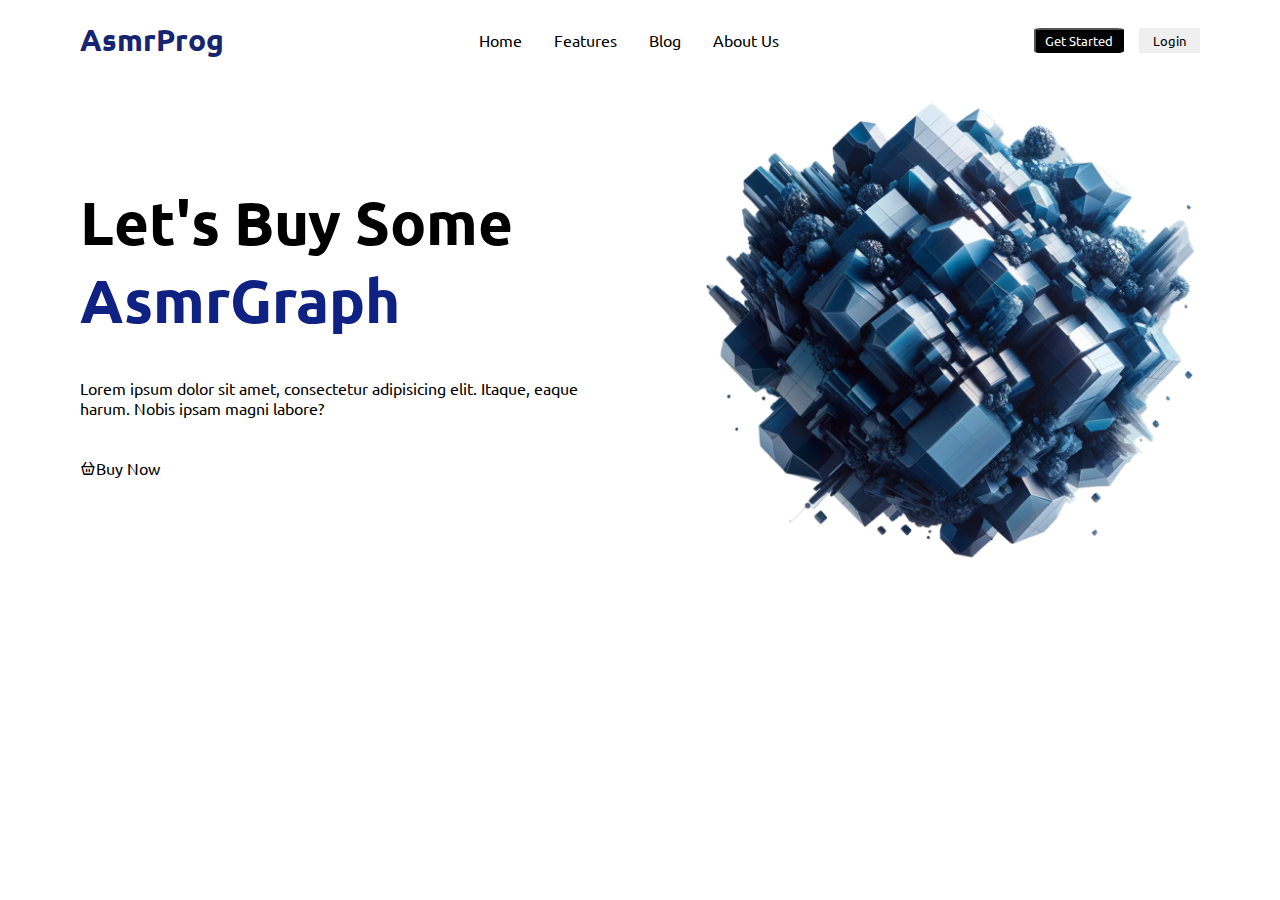
==== pratice-2/index.html @ 86e7a5a9 "26/3/2025" ====
<!DOCTYPE html>
<html lang="en">

<head>
    <meta charset="UTF-8">
    <meta name="viewport" content="width=device-width, initial-scale=1.0">
    <title>Responsive NFT Website</title>
    <link href='https://unpkg.com/boxicons@2.1.4/css/boxicons.min.css' rel='stylesheet'>
    <link rel="stylesheet" href="style.css">
</head>

<body>
    <nav>
        <a href="#" class="name_page">AsmrProg</a>
        <div class="navigate">
            <a href="#">Home</a>
            <a href="#">Features</a>
            <a href="#">Blog</a>
            <a href="#">About Us</a>
        </div>
        <div class="login-button">
            <a href="#" class="Get-Started"><button>Get Started</button></a>
            <a href="#" class="Login"><button>Login</button></a>
        </div>
    </nav>

    <header>
        <div class="content">
            <h1>Let's Buy Some <span>AsmrGraph</span></h1>
            <p>
                Lorem ipsum dolor sit amet, consectetur adipisicing elit. Itaque, eaque harum. Nobis ipsam magni labore?
            </p>
            <a href="#">
                <i class='bx bx-basket'></i>
                <span>Buy Now</span>
            </a>
        </div>
        <div class="imagine">
            <img src="img/header.png">
        </div>
    </header>


</body>

</html>
---- pratice-2/style.css ----
@import url('https://fonts.googleapis.com/css2?family=Ubuntu:wght@300;400;500;700&display=swap');

*{
    margin: 0;
    padding: 0;
    box-sizing: border-box;
    font-family: 'Ubuntu', sans-serif;
}

a {
    text-decoration: none;
    color: black;
}

img{
    object-fit: cover;
}

nav {
    padding: 0px 80px;
    display: flex;
    justify-content: space-between;
    align-items: center;
    height: 80px;
}

nav .name_page{
    display: flex;
    text-align: center;
    color: #17246F;
    font-size: 30px;
    font-weight: bold;
}

.navigate {
    display: flex;
    gap: 12px;
    justify-content: space-between;
    text-align: center;
}

.navigate a:not(:last-child){
    margin-right: 20px;
}

.login-button{
    display: flex;
    gap: 15px;
}

.login-button .Get-Started button{
    display: grid;
    background-color: black;
    color: white;
    height: 25px;
    width: 90px;
    text-align: center;
    place-items: center;
    border-radius: 8%;
}

.login-button .Login button{
    display: flex;
    border: none;
    place-items: center;
    height: 25px;
    padding: 8px 14px;
}

header {
    padding: 0 80px;
    display: flex;
    align-items: center;
    gap: 20px;
    justify-content: space-between;
}

header .content{
    /* border: solid black; */
    width: 550px; height: auto;
    text-align: left;
}

header .content h1{
    font-size: 60px;
    text-align: left;
}

header .content h1 span{
    color: #0f2182;
}

header .content p {
    display: flex;
    margin: 40px 0px;
    text-align: left;
}

header .content a{
    display: flex;
    place-items: center;
}
header img {
    display: flex;
    width: 500px;
    height: auto;
}
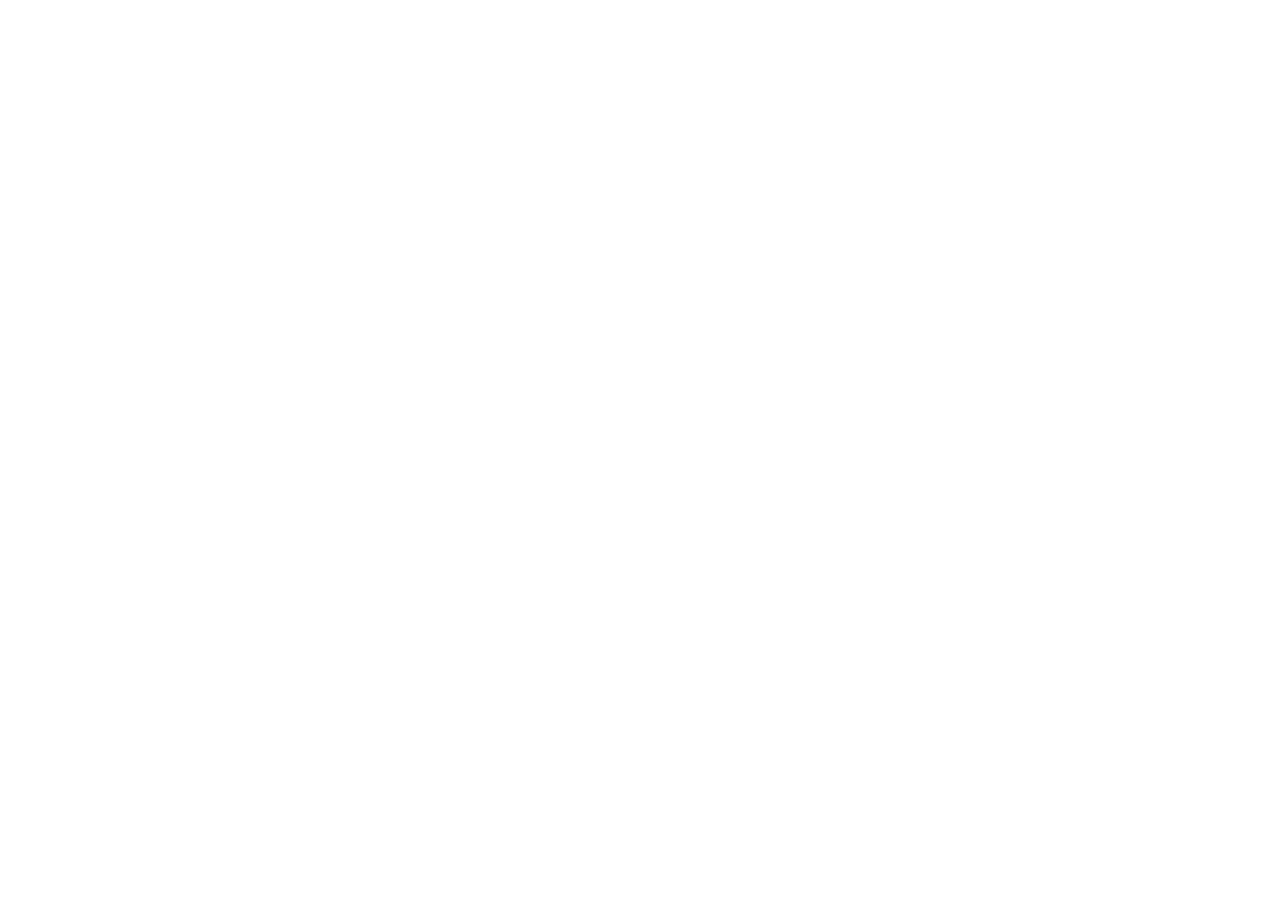
==== commit 72e04995: "27/03/2025" ====
--- a/pratice-2/index.html
+++ b/pratice-2/index.html
@@ -10,36 +10,6 @@
 </head>
 
 <body>
-    <nav>
-        <a href="#" class="name_page">AsmrProg</a>
-        <div class="navigate">
-            <a href="#">Home</a>
-            <a href="#">Features</a>
-            <a href="#">Blog</a>
-            <a href="#">About Us</a>
-        </div>
-        <div class="login-button">
-            <a href="#" class="Get-Started"><button>Get Started</button></a>
-            <a href="#" class="Login"><button>Login</button></a>
-        </div>
-    </nav>
-
-    <header>
-        <div class="content">
-            <h1>Let's Buy Some <span>AsmrGraph</span></h1>
-            <p>
-                Lorem ipsum dolor sit amet, consectetur adipisicing elit. Itaque, eaque harum. Nobis ipsam magni labore?
-            </p>
-            <a href="#">
-                <i class='bx bx-basket'></i>
-                <span>Buy Now</span>
-            </a>
-        </div>
-        <div class="imagine">
-            <img src="img/header.png">
-        </div>
-    </header>
-
 
 </body>
 
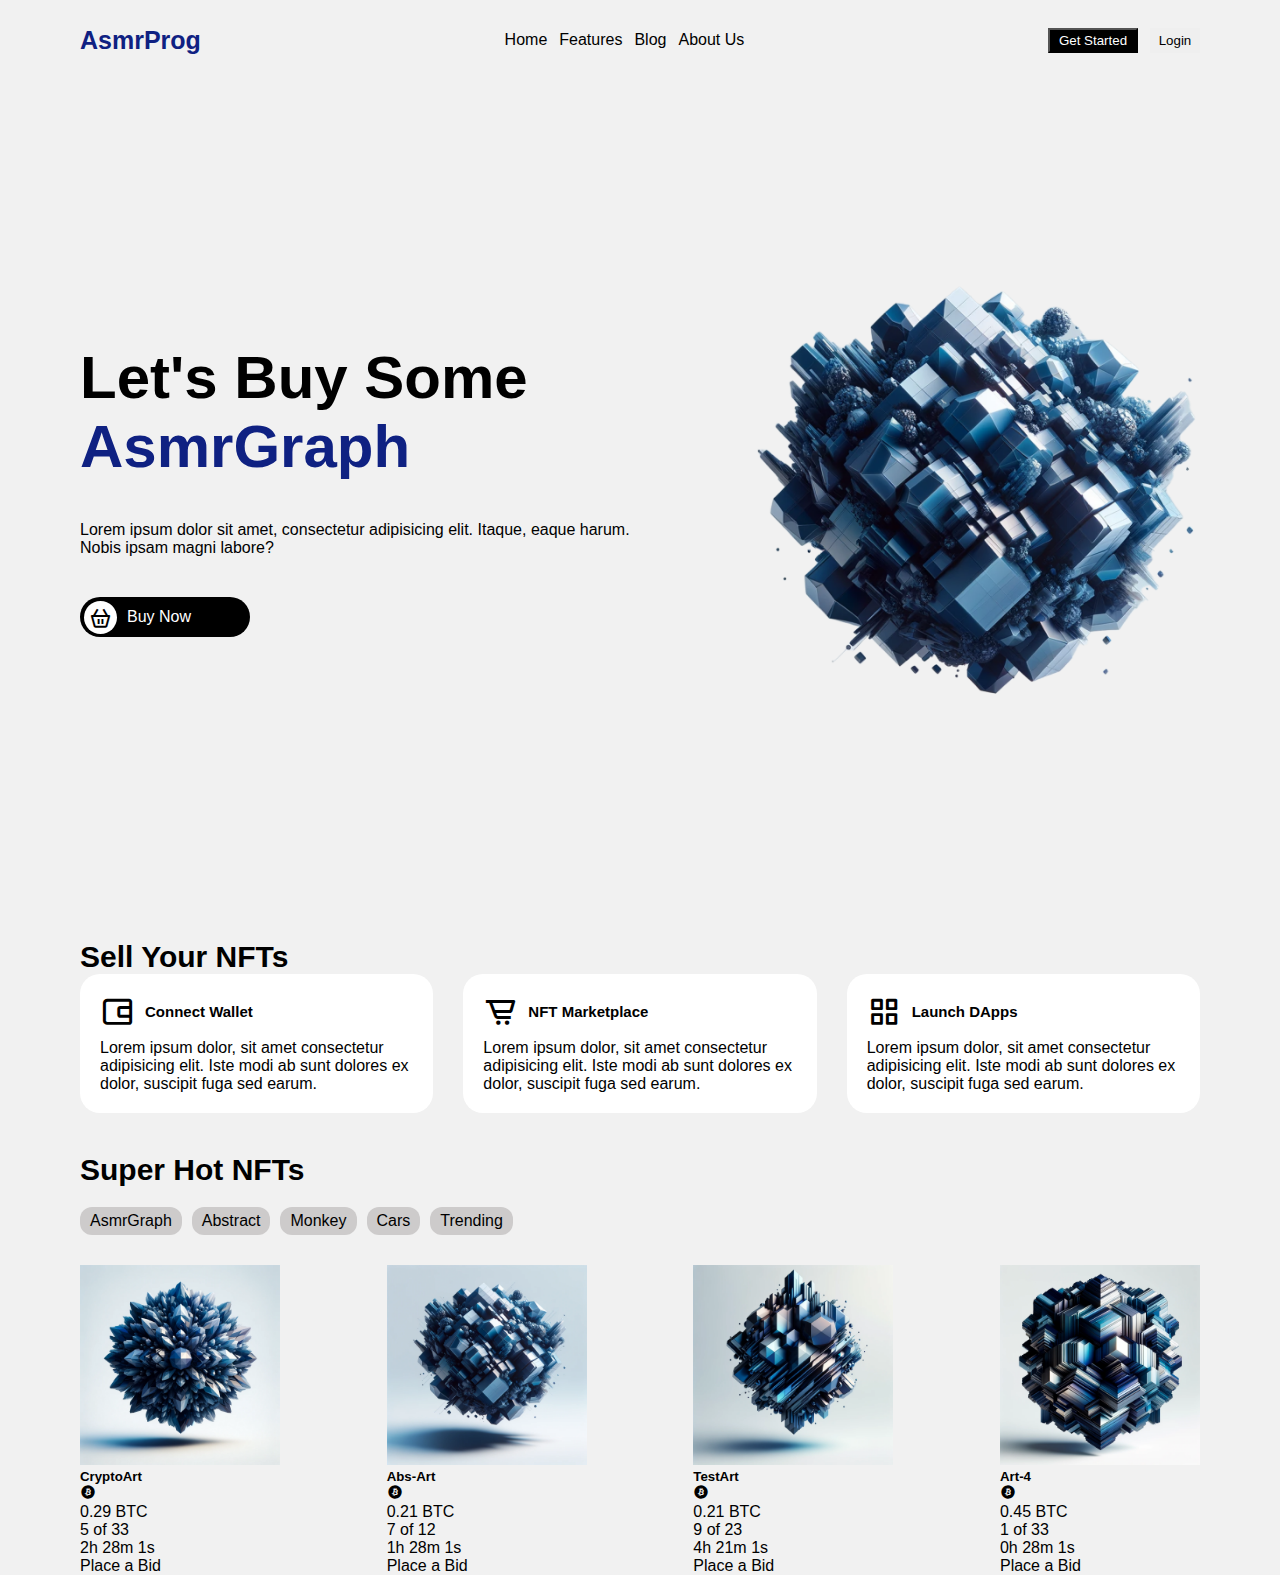
==== commit 65d9ad81: "27/03/2025" ====
--- a/pratice-2/index.html
+++ b/pratice-2/index.html
@@ -10,7 +10,145 @@
 </head>
 
 <body>
+    <nav>
+        <a href="#" class="main-page">AsmrProg</a>
+        <div>
+            <a href="#">Home</a>
+            <a href="#">Features</a>
+            <a href="#">Blog</a>
+            <a href="#">About Us</a>
+        </div>
+        <div>
+            <button class="get-started">Get Started</button>
+            <button class="login">Login</button>
+        </div>
+    </nav>
 
+    <header>
+        <div class="left">
+            <h1>Let's Buy Some <span>AsmrGraph<span></h1>
+            <p>Lorem ipsum dolor sit amet, consectetur adipisicing elit. Itaque, eaque harum. Nobis ipsam magni labore?</p>
+            <a href="#">
+                <i class='bx bx-basket'></i>
+                <span>Buy Now</span>
+            </a>
+        </div>
+        <img src="img/header.png">
+    </header>
+    <h2 class="separator">Sell Your NFTs</h2>
+    <div class="nft-list">
+        <div class="nft">
+            <div class="item">
+                <div class="header">
+                    <i class='bx bx-wallet-alt'></i>
+                    <h5>Connect Wallet</h5>
+                </div>
+                <p>Lorem ipsum dolor, sit amet consectetur adipisicing elit. Iste modi ab sunt dolores ex dolor, suscipit
+                    fuga sed earum.</p>
+            </div>
+            <div class="item">
+                <div class="header">
+                    <i class='bx bx-cart-alt'></i>
+                    <h5>NFT Marketplace</h5>
+                </div>
+                <p>Lorem ipsum dolor, sit amet consectetur adipisicing elit. Iste modi ab sunt dolores ex dolor, suscipit
+                    fuga sed earum.</p>
+            </div>
+            <div class="item">
+                <div class="header">
+                    <i class='bx bx-grid-alt'></i>
+                    <h5>Launch DApps</h5>
+                </div>
+                <p>Lorem ipsum dolor, sit amet consectetur adipisicing elit. Iste modi ab sunt dolores ex dolor, suscipit
+                    fuga sed earum.</p>
+            </div>
+        </div>
+    </div>
+
+    <h2 class="separator">
+        Super Hot NFTs
+    </h2>
+    <div class="nft-shop">
+        <div class="category">
+            <a href="#">AsmrGraph</a>
+            <a href="#">Abstract</a>
+            <a href="#">Monkey</a>
+            <a href="#">Cars</a>
+            <a href="#">Trending</a>
+        </div>
+
+        <div class="nft-list">
+            <div class="item">
+                <img src="img/item-1.png">
+                <div class="info">
+                    <div>
+                        <h5>CryptoArt</h5>
+                        <div class="btc">
+                            <i class='bx bxl-bitcoin'></i>
+                            <p>0.29 BTC</p>
+                        </div>
+                    </div>
+                    <p>5 of 33</p>
+                </div>
+                <div class="bid">
+                    <p>2h 28m 1s</p>
+                    <a href="#">Place a Bid</a>
+                </div>
+            </div>
+            <div class="item">
+                <img src="img/item-2.png">
+                <div class="info">
+                    <div>
+                        <h5>Abs-Art</h5>
+                        <div class="btc">
+                            <i class='bx bxl-bitcoin'></i>
+                            <p>0.21 BTC</p>
+                        </div>
+                    </div>
+                    <p>7 of 12</p>
+                </div>
+                <div class="bid">
+                    <p>1h 28m 1s</p>
+                    <a href="#">Place a Bid</a>
+                </div>
+            </div>
+            <div class="item">
+                <img src="img/item-3.png">
+                <div class="info">
+                    <div>
+                        <h5>TestArt</h5>
+                        <div class="btc">
+                            <i class='bx bxl-bitcoin'></i>
+                            <p>0.21 BTC</p>
+                        </div>
+                    </div>
+                    <p>9 of 23</p>
+                </div>
+                <div class="bid">
+                    <p>4h 21m 1s</p>
+                    <a href="#">Place a Bid</a>
+                </div>
+            </div>
+            <div class="item">
+                <img src="img/item-4.png">
+                <div class="info">
+                    <div>
+                        <h5>Art-4</h5>
+                        <div class="btc">
+                            <i class='bx bxl-bitcoin'></i>
+                            <p>0.45 BTC</p>
+                        </div>
+                    </div>
+                    <p>1 of 33</p>
+                </div>
+                <div class="bid">
+                    <p>0h 28m 1s</p>
+                    <a href="#">Place a Bid</a>
+                </div>
+            </div>
+        </div>
+
+    </div>
 </body>
 
 </html>--- a/pratice-2/style.css
+++ b/pratice-2/style.css
@@ -0,0 +1,183 @@
+* {
+    box-sizing: border-box;
+    margin: 0;
+    padding: 0;
+    font-family: 'Lucida Sans', 'Lucida Sans Regular', 'Lucida Grande', 'Lucida Sans Unicode', Geneva, Verdana, sans-serif;
+}
+
+a {
+    text-decoration: none;
+    color: #000;
+}
+
+img {
+    object-fit: cover;
+}
+
+body {
+    background-color: #f1f1f1;
+}
+
+nav {
+    display: flex;
+    width: 100%;
+    height: 80px;
+    place-items: center;
+    justify-content: space-between;
+    padding: 0 80px;
+}
+
+nav .main-page {
+    font-size: 25px;
+    color: #0F2182;
+    font-weight: bold;
+}
+
+nav div {
+    display: flex;
+    justify-content: space-between;
+    gap: 12px;
+
+}
+
+nav div .get-started {
+    color: white;
+    background-color: black;
+    height: 25px;
+    width: 90px;
+    place-items: center;
+}
+
+nav div .login {
+    border: none;
+    height: 25px;
+    width: 50px;
+    place-items: center;
+}
+
+header {
+    display: flex;
+    padding: 0 80px;
+    align-items: center;
+    justify-content: space-between;
+    height: calc(100vh - 80px);
+}
+
+header .left {
+    width: 53%;
+}
+
+header .left h1 {
+    font-size: 60px;
+    margin: 0;
+    text-align: left;
+}
+
+header .left span {
+    color: #0f2182;
+}
+
+header .left p {
+    margin: 40px 0;
+}
+
+header .left a {
+    display: flex;
+    background-color: black;
+    border-radius: 60px;
+    height: 40px;
+    width: 170px;
+    align-items: center;
+    justify-content: left;
+}
+
+header .left a span {
+    color: white;
+    padding: 10px;
+}
+
+header .left a i {
+    background-color: white;
+    font-size: 23px;
+    border-radius: 50%;
+    padding: 5px;
+    margin-left: 4px;
+}
+
+header img {
+    width: 40%;
+}
+
+.nft-list {
+    padding: 0 80px;
+}
+
+.separator {
+    font-size: 30px;
+    font-weight: bold;
+    margin-top: 40px;
+    padding: 0 80px;
+}
+
+.nft-list .nft {
+    display: flex;
+    justify-content: space-between;
+    gap: 30px;
+}
+
+.nft-list .nft .item {
+    height: auto;
+    width: auto;
+    padding: 20px;
+    background-color: white;
+    border-radius: 20px;
+}
+
+.nft-list .nft .item .header {
+    display: flex;
+    gap: 10px;
+    align-items: center;
+    padding-bottom: 10px;
+}
+
+.nft-list .nft .item .header i {
+    font-size: 35px;
+}
+
+.nft-list .nft .item .header h5 {
+    font-size: 15px;
+    font-weight: bold;
+}
+
+.nft-shop .category {
+    padding: 0 80px;
+    margin-top: 20px;
+    margin-bottom: 30px;
+    display: flex;
+    gap: 10px;
+}
+
+.nft-shop .category a{
+    height: auto;
+    width: auto;
+    background-color: rgb(205, 203, 203);
+    padding: 5px 10px;
+    border-radius: 12px;
+}
+
+.nft-shop .nft-list {
+    display: flex;
+    justify-content: space-between;
+    align-items: center;
+}
+
+.nft-shop .nft-list .item img{
+    background-color: white;
+    gap: 25px;
+    width: 250px;
+    place-items: center;
+}
+
+.nft-shop .nft-list .item img {
+    width: 200px;
+}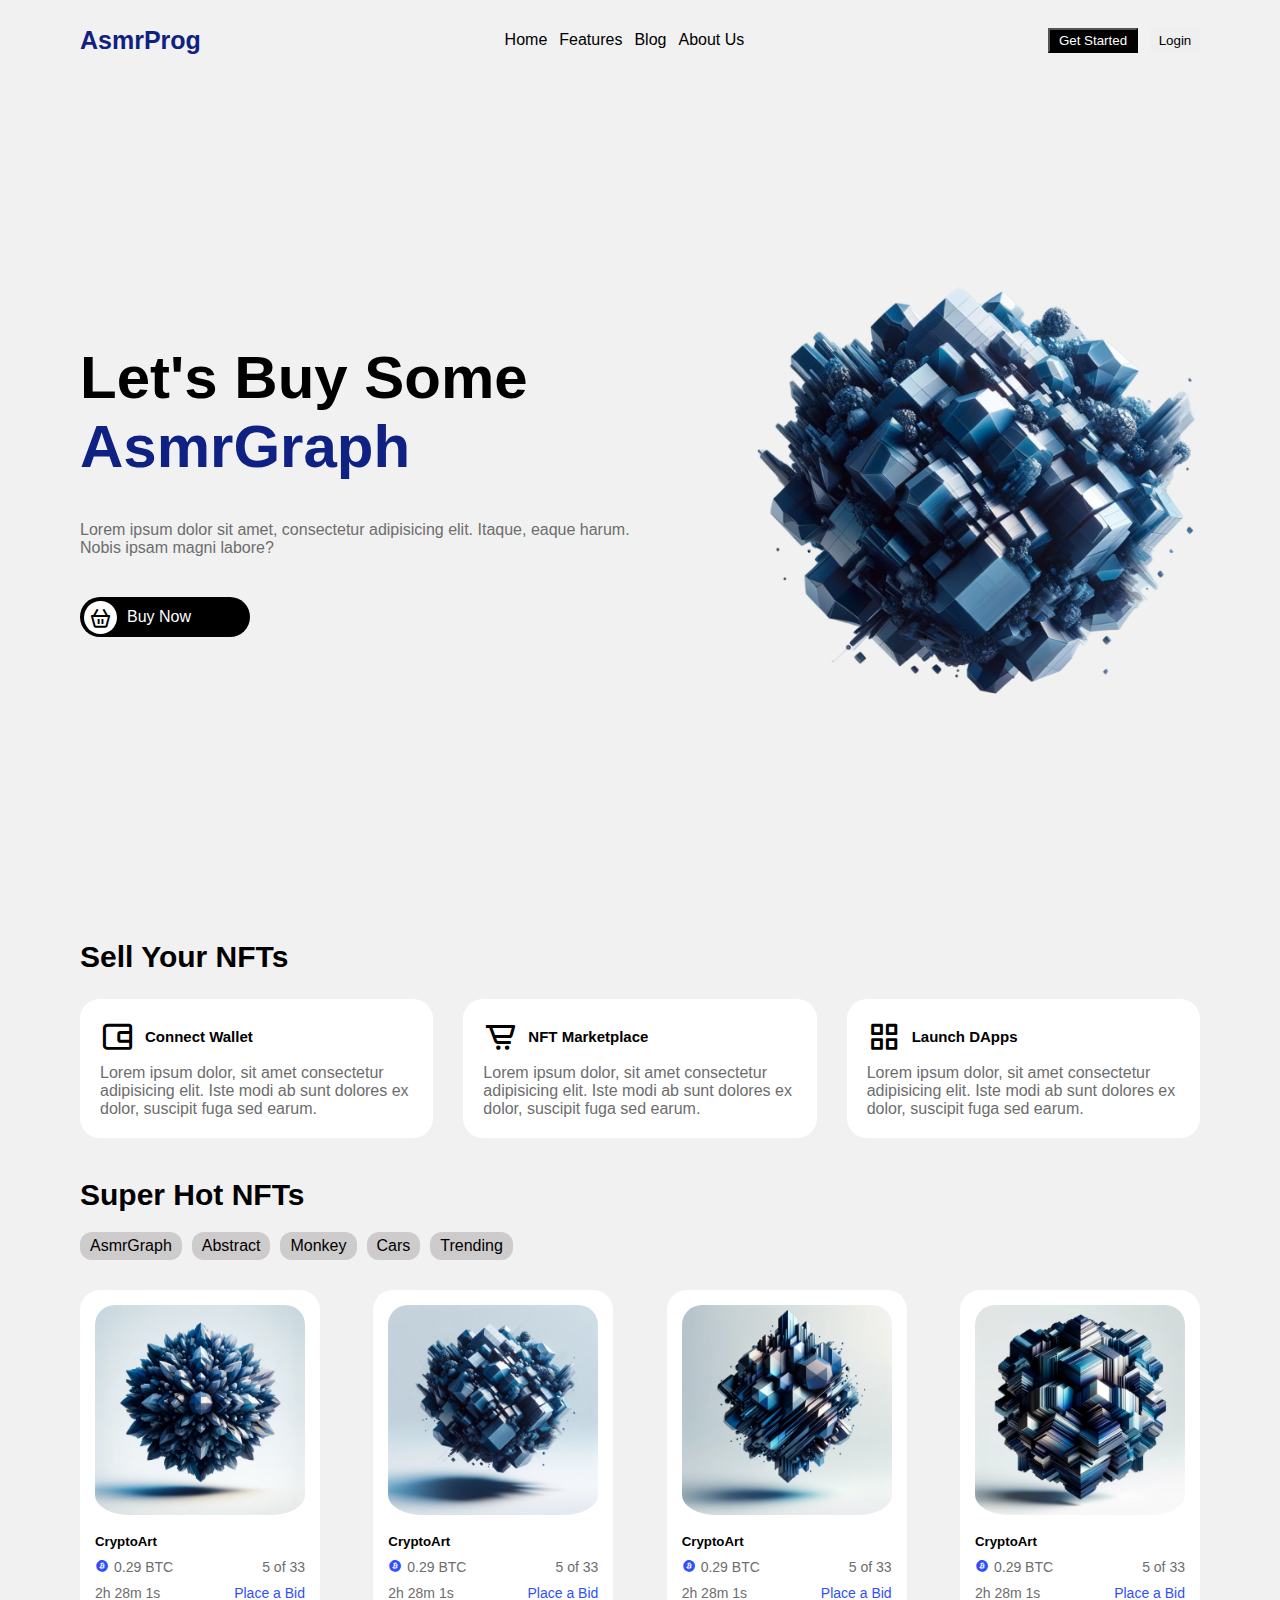
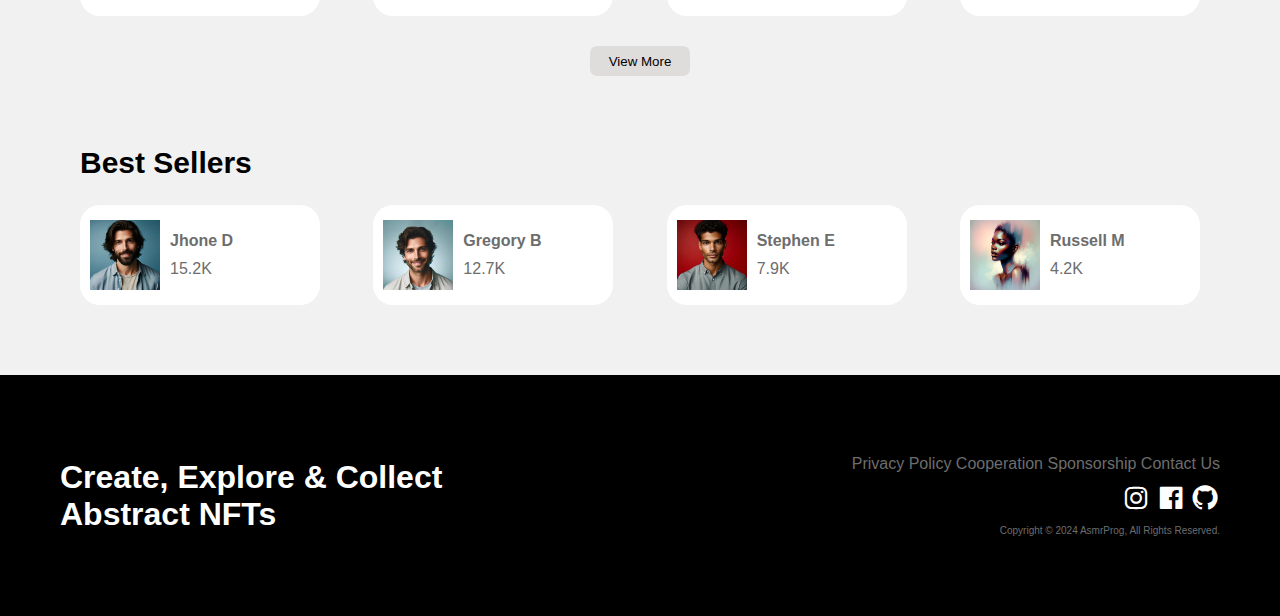
==== commit 36ee85dd: "27/03/25" ====
--- a/pratice-2/index.html
+++ b/pratice-2/index.html
@@ -27,7 +27,8 @@
     <header>
         <div class="left">
             <h1>Let's Buy Some <span>AsmrGraph<span></h1>
-            <p>Lorem ipsum dolor sit amet, consectetur adipisicing elit. Itaque, eaque harum. Nobis ipsam magni labore?</p>
+            <p>Lorem ipsum dolor sit amet, consectetur adipisicing elit. Itaque, eaque harum. Nobis ipsam magni labore?
+            </p>
             <a href="#">
                 <i class='bx bx-basket'></i>
                 <span>Buy Now</span>
@@ -43,7 +44,8 @@
                     <i class='bx bx-wallet-alt'></i>
                     <h5>Connect Wallet</h5>
                 </div>
-                <p>Lorem ipsum dolor, sit amet consectetur adipisicing elit. Iste modi ab sunt dolores ex dolor, suscipit
+                <p>Lorem ipsum dolor, sit amet consectetur adipisicing elit. Iste modi ab sunt dolores ex dolor,
+                    suscipit
                     fuga sed earum.</p>
             </div>
             <div class="item">
@@ -51,7 +53,8 @@
                     <i class='bx bx-cart-alt'></i>
                     <h5>NFT Marketplace</h5>
                 </div>
-                <p>Lorem ipsum dolor, sit amet consectetur adipisicing elit. Iste modi ab sunt dolores ex dolor, suscipit
+                <p>Lorem ipsum dolor, sit amet consectetur adipisicing elit. Iste modi ab sunt dolores ex dolor,
+                    suscipit
                     fuga sed earum.</p>
             </div>
             <div class="item">
@@ -59,7 +62,8 @@
                     <i class='bx bx-grid-alt'></i>
                     <h5>Launch DApps</h5>
                 </div>
-                <p>Lorem ipsum dolor, sit amet consectetur adipisicing elit. Iste modi ab sunt dolores ex dolor, suscipit
+                <p>Lorem ipsum dolor, sit amet consectetur adipisicing elit. Iste modi ab sunt dolores ex dolor,
+                    suscipit
                     fuga sed earum.</p>
             </div>
         </div>
@@ -80,13 +84,11 @@
         <div class="nft-list">
             <div class="item">
                 <img src="img/item-1.png">
-                <div class="info">
-                    <div>
-                        <h5>CryptoArt</h5>
-                        <div class="btc">
-                            <i class='bx bxl-bitcoin'></i>
-                            <p>0.29 BTC</p>
-                        </div>
+                <h5>CryptoArt</h5>
+                <div class="info">
+                    <div class="btc">
+                        <i class='bx bxl-bitcoin'></i>
+                        <p>0.29 BTC</p>
                     </div>
                     <p>5 of 33</p>
                 </div>
@@ -97,58 +99,105 @@
             </div>
             <div class="item">
                 <img src="img/item-2.png">
-                <div class="info">
-                    <div>
-                        <h5>Abs-Art</h5>
-                        <div class="btc">
-                            <i class='bx bxl-bitcoin'></i>
-                            <p>0.21 BTC</p>
-                        </div>
-                    </div>
-                    <p>7 of 12</p>
-                </div>
-                <div class="bid">
-                    <p>1h 28m 1s</p>
+                <h5>CryptoArt</h5>
+                <div class="info">
+                    <div class="btc">
+                        <i class='bx bxl-bitcoin'></i>
+                        <p>0.29 BTC</p>
+                    </div>
+                    <p>5 of 33</p>
+                </div>
+                <div class="bid">
+                    <p>2h 28m 1s</p>
                     <a href="#">Place a Bid</a>
                 </div>
             </div>
             <div class="item">
                 <img src="img/item-3.png">
-                <div class="info">
-                    <div>
-                        <h5>TestArt</h5>
-                        <div class="btc">
-                            <i class='bx bxl-bitcoin'></i>
-                            <p>0.21 BTC</p>
-                        </div>
-                    </div>
-                    <p>9 of 23</p>
-                </div>
-                <div class="bid">
-                    <p>4h 21m 1s</p>
+                <h5>CryptoArt</h5>
+                <div class="info">
+                    <div class="btc">
+                        <i class='bx bxl-bitcoin'></i>
+                        <p>0.29 BTC</p>
+                    </div>
+                    <p>5 of 33</p>
+                </div>
+                <div class="bid">
+                    <p>2h 28m 1s</p>
                     <a href="#">Place a Bid</a>
                 </div>
             </div>
             <div class="item">
                 <img src="img/item-4.png">
-                <div class="info">
-                    <div>
-                        <h5>Art-4</h5>
-                        <div class="btc">
-                            <i class='bx bxl-bitcoin'></i>
-                            <p>0.45 BTC</p>
-                        </div>
-                    </div>
-                    <p>1 of 33</p>
-                </div>
-                <div class="bid">
-                    <p>0h 28m 1s</p>
-                    <a href="#">Place a Bid</a>
-                </div>
-            </div>
-        </div>
-
+                <h5>CryptoArt</h5>
+                <div class="info">
+                    <div class="btc">
+                        <i class='bx bxl-bitcoin'></i>
+                        <p>0.29 BTC</p>
+                    </div>
+                    <p>5 of 33</p>
+                </div>
+                <div class="bid">
+                    <p>2h 28m 1s</p>
+                    <a href="#">Place a Bid</a>
+                </div>
+            </div>
+        </div>
+        <div class="view-more">
+            <button>View More</button>
+        </div>
+        <h2 class="separator">
+            Best Sellers
+        </h2>
+        <div class="seller">
+            <div class="item">
+                <img src="img/profile-1.png">
+                <div class="info">
+                    <p class="name">Jhone D</p>
+                    <p>15.2K</p>
+                </div>
+            </div>
+            <div class="item">
+                <img src="img/profile-2.png">
+                <div class="info">
+                    <p class="name">Gregory B</p>
+                    <p>12.7K</p>
+                </div>
+            </div>
+            <div class="item">
+                <img src="img/profile-3.png">
+                <div class="info">
+                    <p class="name">Stephen E</p>
+                    <p>7.9K</p>
+                </div>
+            </div>
+            <div class="item">
+                <img src="img/profile-4.png">
+                <div class="info">
+                    <p class="name">Russell M</p>
+                    <p>4.2K</p>
+                </div>
+            </div>
+        </div>
+        
     </div>
+    <footer class="footer">
+        <h1>Create, Explore & Collect Abstract NFTs</h1>
+        <div class="right">
+            <div class="links">
+                <a href="#">Privacy Policy</a>
+                <a href="#">Cooperation</a>
+                <a href="#">Sponsorship</a>
+                <a href="#">Contact Us</a>
+            </div>
+            <div class="social">
+                <i class='bx bxl-instagram'></i>
+                <i class='bx bxl-facebook-square'></i>
+                <i class='bx bxl-github'></i>
+            </div>
+            <p>Copyright © 2024 AsmrProg, All Rights Reserved.</p>
+        </div>
+    </footer>
 </body>
 
 </html>--- a/pratice-2/style.css
+++ b/pratice-2/style.css
@@ -123,6 +123,7 @@
     display: flex;
     justify-content: space-between;
     gap: 30px;
+    padding-top: 25px;
 }
 
 .nft-list .nft .item {
@@ -165,19 +166,128 @@
     border-radius: 12px;
 }
 
+.nft-shop .category a:hover{
+    color: white;
+    background-color: #0f2182;
+}
 .nft-shop .nft-list {
     display: flex;
     justify-content: space-between;
     align-items: center;
 }
 
-.nft-shop .nft-list .item img{
-    background-color: white;
+.nft-shop .nft-list .item{
+    background-color: white;
+    padding: 15px;
     gap: 25px;
-    width: 250px;
-    place-items: center;
+    width: 240px;
+    border-radius: 20px;
+    overflow: hidden;
 }
 
 .nft-shop .nft-list .item img {
-    width: 200px;
-}+    width: 100%; height: 100%;
+    border-radius: 20px 20px 35px 35px;
+    padding-bottom: 15px;
+    object-fit: cover;
+}
+
+.nft-shop .nft-list .item .info{
+    display: flex;
+    justify-content: space-between;
+    padding: 10px 0px;
+    font-size: 14px;
+}
+
+.nft-shop .nft-list .item .info .btc {
+    display: flex;
+    gap: 5px;
+    color: #304FFE;
+}
+
+.nft-shop .nft-list .item .bid {
+    display: flex;
+    justify-content: space-between;
+    font-size: 14px;
+}
+
+.nft-shop .nft-list .item .bid a {
+    color: #304FFE;
+}
+.view-more {
+    padding: 30px;
+    display: flex;
+    justify-content: center;
+}
+.view-more button{
+    border: none;
+    background-color: #DFDCDC;
+    height: 30px;
+    width: 100px;
+    border-radius: 7px;
+}
+.seller {
+    padding-top: 25px;
+    padding-bottom: 70px;
+    margin: 0 80px;
+    display: flex;
+    justify-content: space-between;
+}
+
+.seller .item {
+    display: flex;
+    width: 240px;
+    height: 100px;
+    background-color: white;
+    border-radius: 20px;
+    padding: 10px;
+    place-items: center;
+    gap: 10px;
+}
+
+.seller .item img {
+    width: 70px;
+}
+
+.seller .item .info {
+    display: grid;
+    gap: 10px;
+}
+
+.seller .item .info .name{
+    font-weight: bold;
+}
+
+footer {
+    display: flex;
+    background-color: #000;
+    color: white;
+    place-items: center;
+    padding: 80px 60px;
+    justify-content: space-between;
+}
+footer h1 {
+    width: 40%;
+}
+footer .right {
+    width: 40%;
+    display: flex;
+    text-align: right;
+    flex-direction: column;
+    gap: 10px;
+}
+
+footer .right .links a, p{
+    color: #6D6D6D;
+}
+footer .right p{
+    font-size: 10px;
+}
+footer .links .social {
+    display: flex;
+}
+
+footer .right .social i{
+    font-size: 30px;
+    
+}
